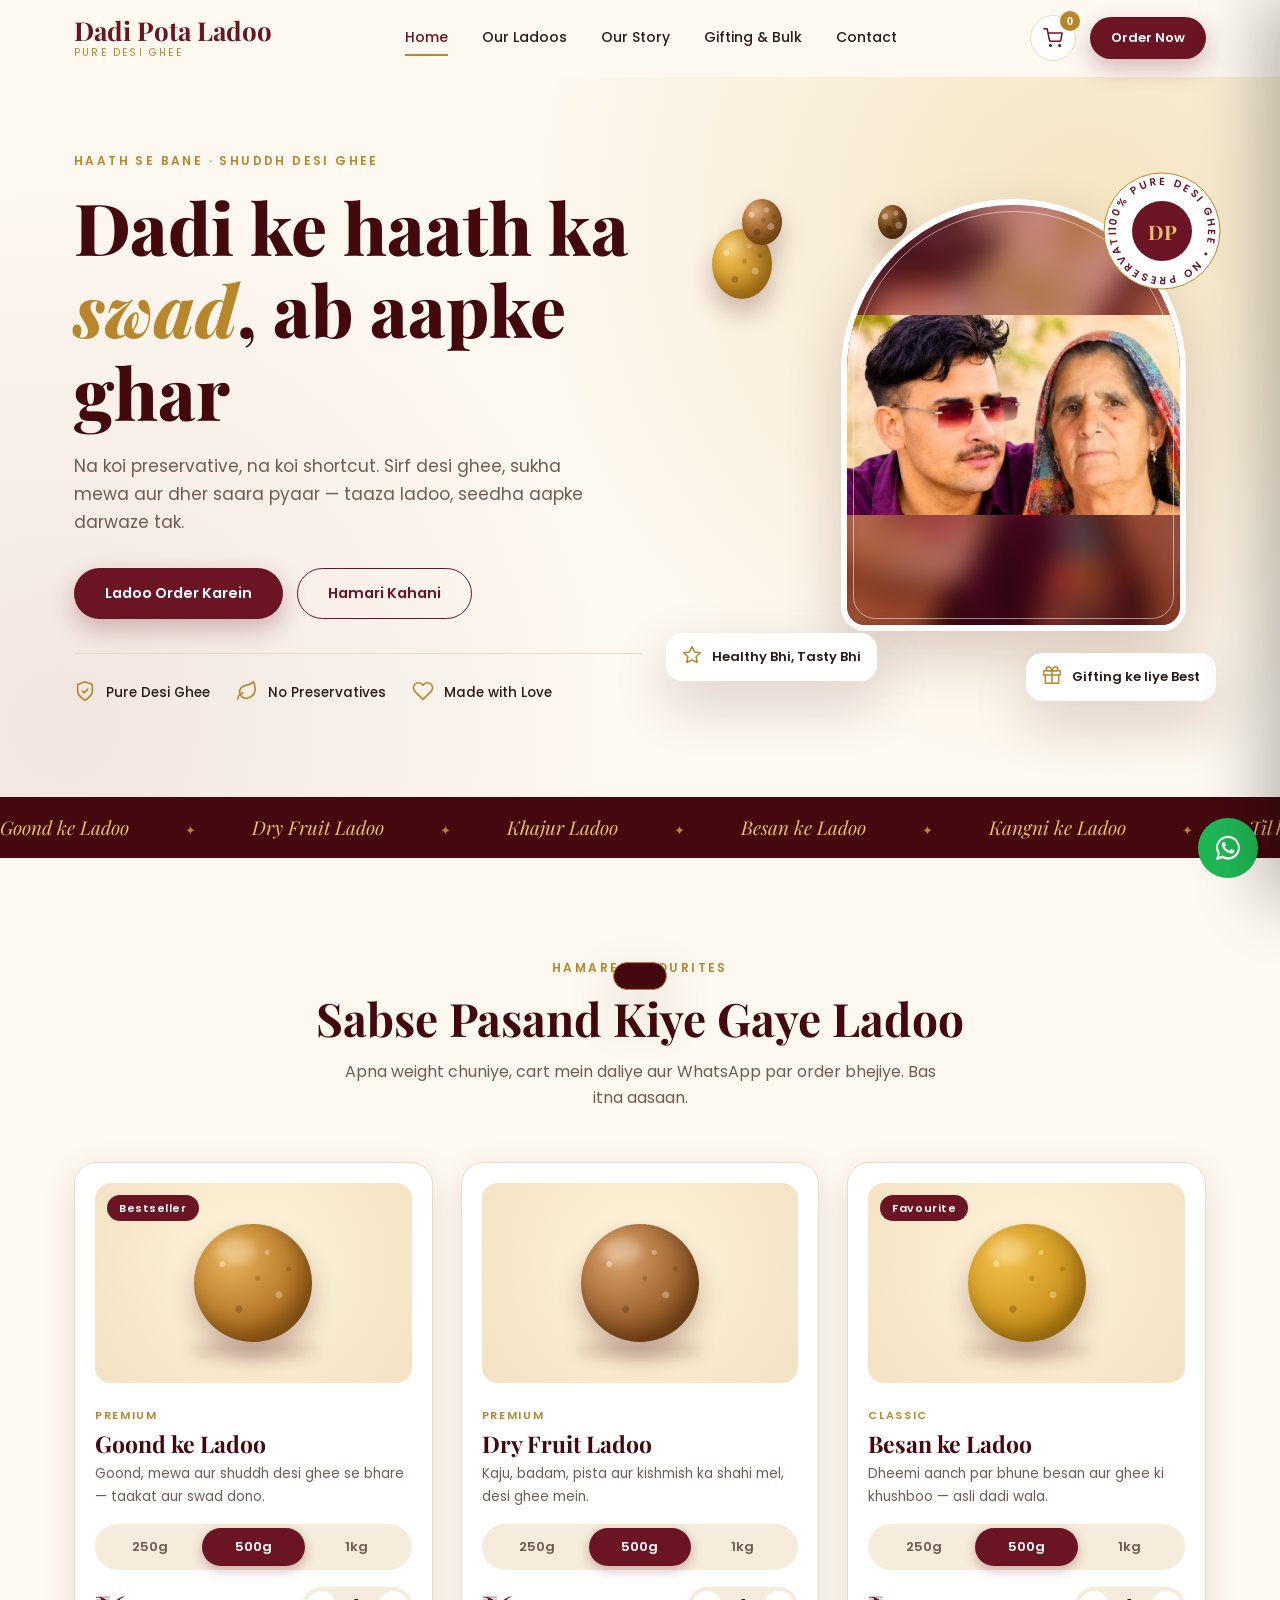
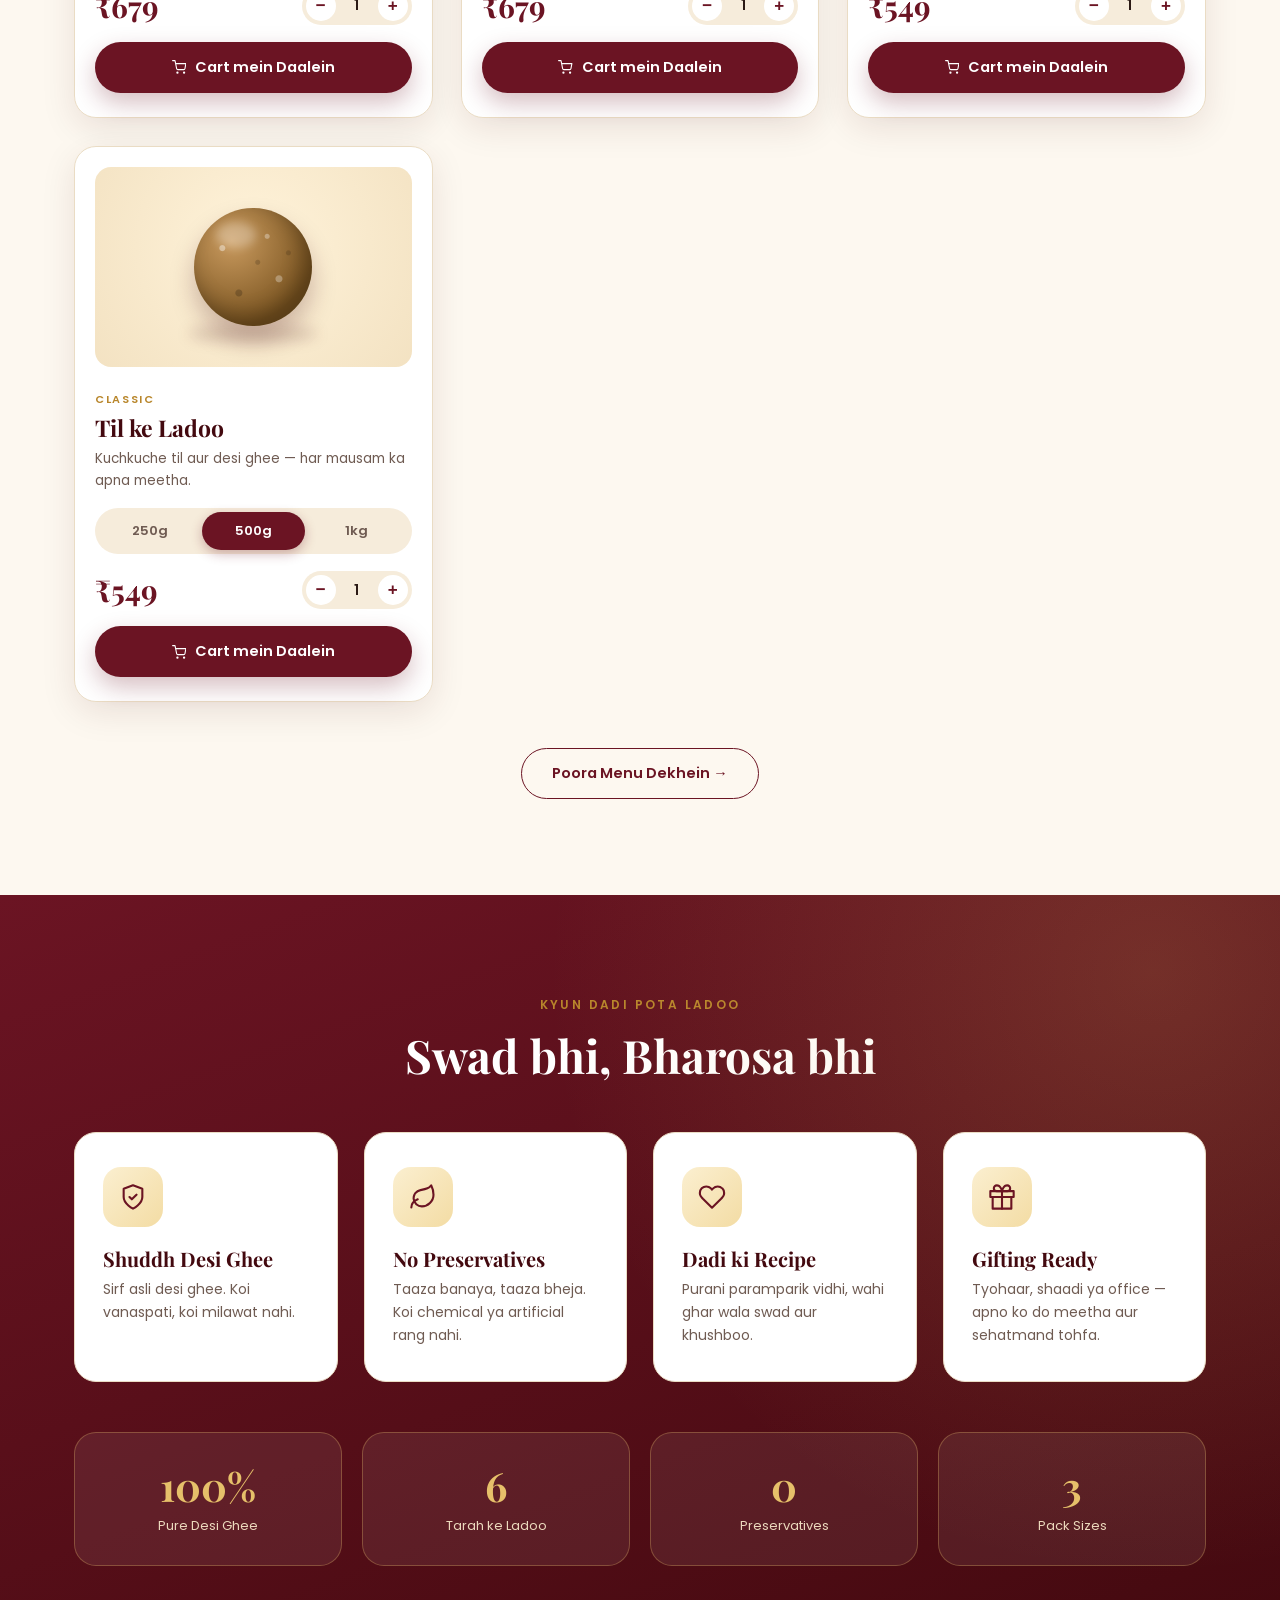
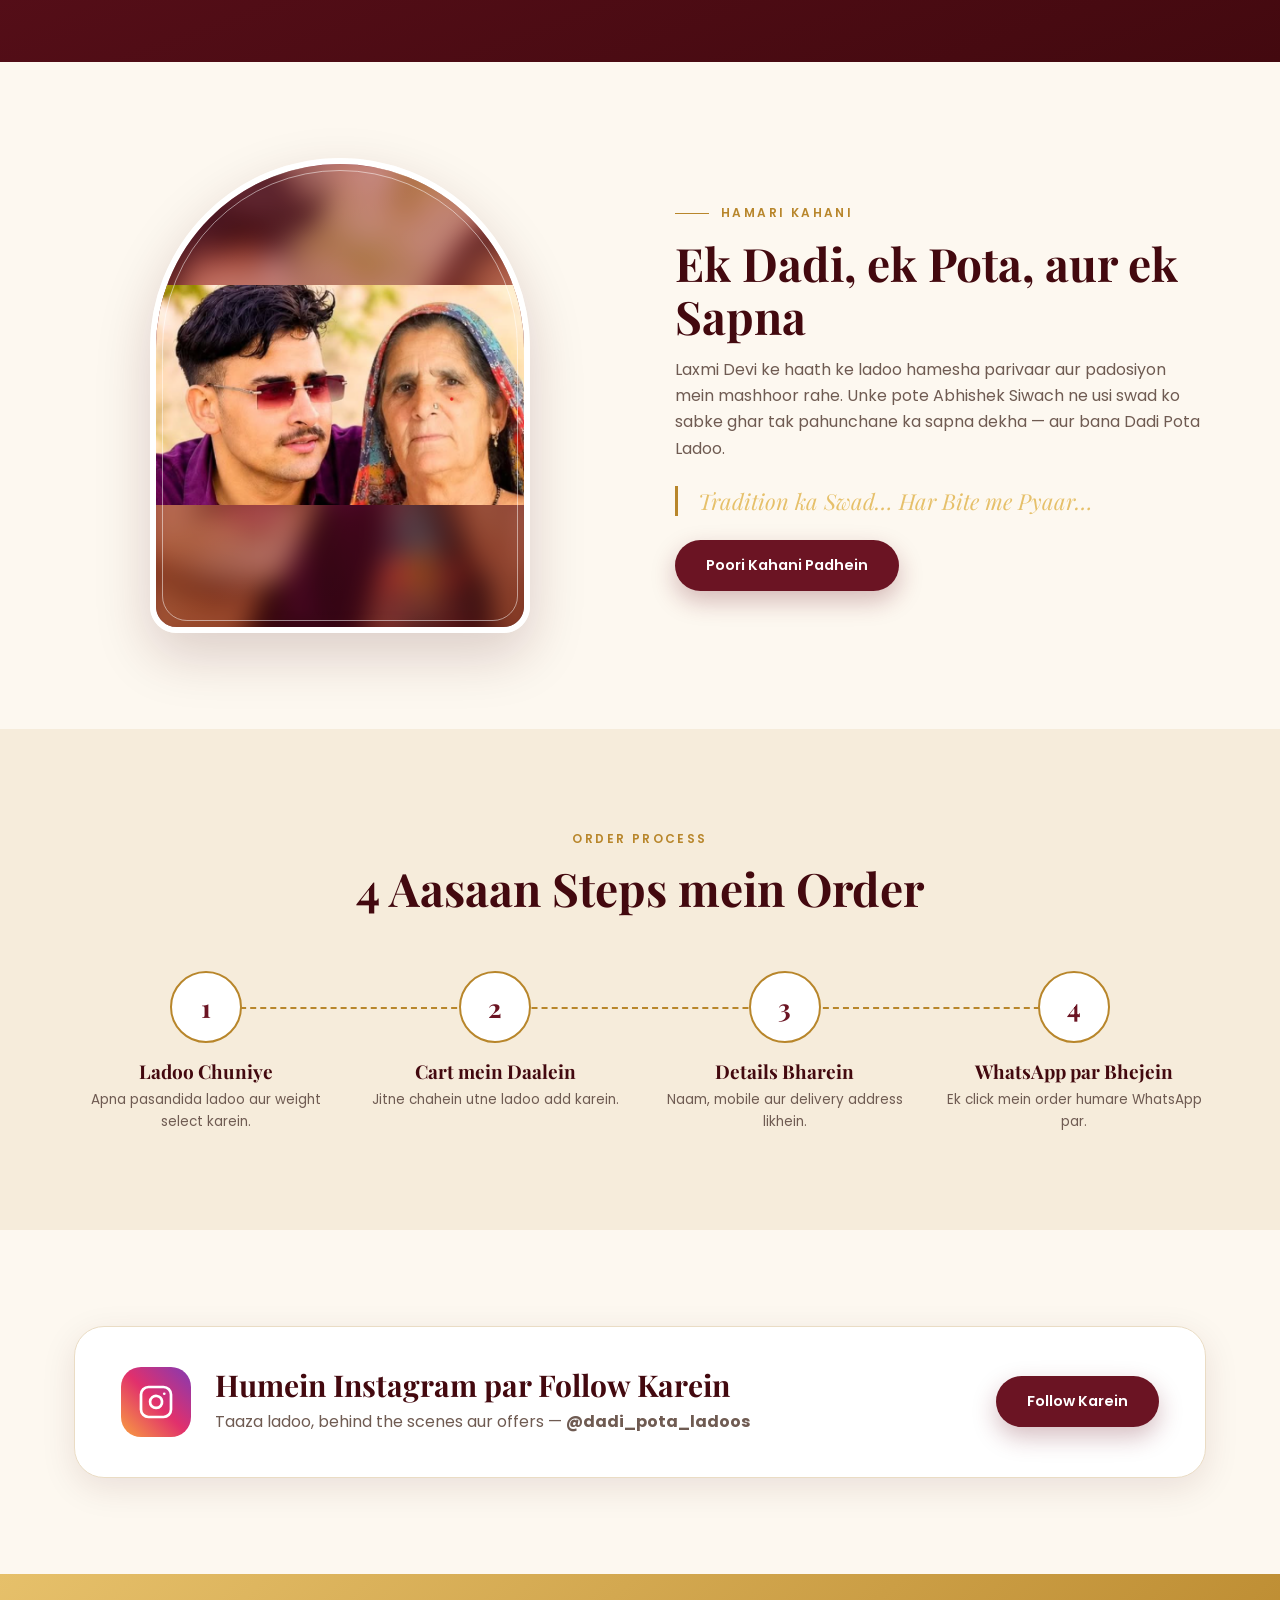
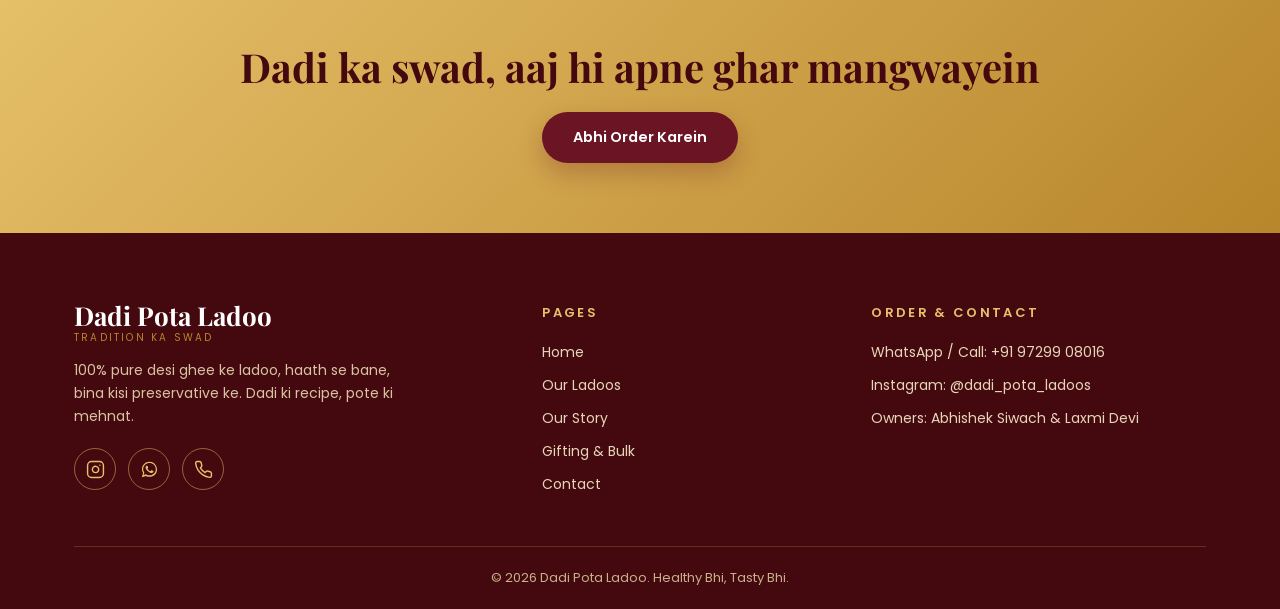
==== index.html @ 1d92824b "Add files via upload" ====
<!DOCTYPE html>
<html lang="hi">
<head>
<meta charset="UTF-8">
<meta name="viewport" content="width=device-width, initial-scale=1.0">
<title>Dadi Pota Ladoo | 100% Pure Desi Ghee Ladoo</title>
<meta name="description" content="Dadi Pota Ladoo - 100% pure desi ghee ke ladoo. Goond, Dry Fruit, Khajur, Besan, Kangni aur Til ke ladoo. WhatsApp par order karein.">
<link rel="preconnect" href="https://fonts.googleapis.com">
<link rel="preconnect" href="https://fonts.gstatic.com" crossorigin>
<link href="https://fonts.googleapis.com/css2?family=Playfair+Display:ital,wght@0,600;0,700;0,800;1,600&family=Poppins:wght@300;400;500;600&display=swap" rel="stylesheet">
<link rel="stylesheet" href="style.css">
</head>
<body>
<div id="app-header"></div>

<main>
<!-- HERO -->
<section class="hero">
  <div class="wrap">
    <div>
      <span class="eyebrow rv">Haath se bane · Shuddh Desi Ghee</span>
      <h1 class="rv">Dadi ke haath ka <em>swad</em>, ab aapke ghar</h1>
      <p class="lead rv">Na koi preservative, na koi shortcut. Sirf desi ghee, sukha mewa aur dher saara pyaar — taaza ladoo, seedha aapke darwaze tak.</p>
      <div class="cta-row rv">
        <a href="Menu.html" class="btn primary">Ladoo Order Karein</a>
        <a href="About.html" class="btn line">Hamari Kahani</a>
      </div>
      <div class="trust rv">
        <div><span data-ic="shield"></span> Pure Desi Ghee</div>
        <div><span data-ic="leaf"></span> No Preservatives</div>
        <div><span data-ic="heart"></span> Made with Love</div>
      </div>
    </div>
    <div class="hero-vis rv r">
      <div class="fl ball a" style="--l1:#f6c95b;--l2:#c98a1a"></div>
      <div class="fl ball b" style="--l1:#e0a060;--l2:#9a5a1a"></div>
      <div class="fl ball c" style="--l1:#b8763a;--l2:#6a3a12"></div>
      <div class="arch">
        <div class="fb">DP</div>
        <img src="dadi%20pota.png" alt="Abhishek Siwach aur Laxmi Devi, Dadi Pota Ladoo" onerror="this.style.display='none'">
        <div class="arch-ring"></div>
      </div>
      <div class="badge-rot">
        <svg viewBox="0 0 120 120"><defs><path id="cp" d="M60,60 m-46,0 a46,46 0 1,1 92,0 a46,46 0 1,1 -92,0"/></defs>
          <circle cx="60" cy="60" r="58" fill="#fff" stroke="#b8862b"/>
          <text font-size="10.5" font-weight="600" letter-spacing="2.2" fill="#6b1423" font-family="Poppins"><textPath href="#cp">100% PURE DESI GHEE • NO PRESERVATIVES •</textPath></text></svg>
        <div class="core">DP</div>
      </div>
      <div class="chip c1"><span data-ic="star"></span> Healthy Bhi, Tasty Bhi</div>
      <div class="chip c2"><span data-ic="gift"></span> Gifting ke liye Best</div>
    </div>
  </div>
</section>

<div class="strip"><div class="track">
  <span>Goond ke Ladoo</span><span>Dry Fruit Ladoo</span><span>Khajur Ladoo</span><span>Besan ke Ladoo</span><span>Kangni ke Ladoo</span><span>Til ke Ladoo</span>
  <span>Goond ke Ladoo</span><span>Dry Fruit Ladoo</span><span>Khajur Ladoo</span><span>Besan ke Ladoo</span><span>Kangni ke Ladoo</span><span>Til ke Ladoo</span>
</div></div>

<!-- FEATURED -->
<section>
  <div class="wrap">
    <div class="center">
      <span class="eyebrow rv">Hamare Favourites</span>
      <h2 class="sec-title rv">Sabse Pasand Kiye Gaye Ladoo</h2>
      <p class="sec-sub rv">Apna weight chuniye, cart mein daliye aur WhatsApp par order bhejiye. Bas itna aasaan.</p>
    </div>
    <div class="grid" id="featuredGrid" style="margin-top:50px"></div>
    <div class="center rv" style="margin-top:46px"><a href="Menu.html" class="btn line">Poora Menu Dekhein →</a></div>
  </div>
</section>

<!-- WHY -->
<section class="dark">
  <div class="wrap">
    <div class="center">
      <span class="eyebrow rv">Kyun Dadi Pota Ladoo</span>
      <h2 class="sec-title rv">Swad bhi, Bharosa bhi</h2>
    </div>
    <div class="feat">
      <div class="f rv"><div class="ico" data-ic="shield"></div><h4>Shuddh Desi Ghee</h4><p>Sirf asli desi ghee. Koi vanaspati, koi milawat nahi.</p></div>
      <div class="f rv"><div class="ico" data-ic="leaf"></div><h4>No Preservatives</h4><p>Taaza banaya, taaza bheja. Koi chemical ya artificial rang nahi.</p></div>
      <div class="f rv"><div class="ico" data-ic="heart"></div><h4>Dadi ki Recipe</h4><p>Purani paramparik vidhi, wahi ghar wala swad aur khushboo.</p></div>
      <div class="f rv"><div class="ico" data-ic="gift"></div><h4>Gifting Ready</h4><p>Tyohaar, shaadi ya office — apno ko do meetha aur sehatmand tohfa.</p></div>
    </div>
    <div class="stats">
      <div class="stat rv"><b data-count="100" data-suf="%">0</b><span>Pure Desi Ghee</span></div>
      <div class="stat rv"><b data-count="6">0</b><span>Tarah ke Ladoo</span></div>
      <div class="stat rv"><b data-count="0">0</b><span>Preservatives</span></div>
      <div class="stat rv"><b data-count="3">0</b><span>Pack Sizes</span></div>
    </div>
  </div>
</section>

<!-- STORY -->
<section>
  <div class="wrap split">
    <div class="rv l">
      <div class="arch" style="max-width:380px">
        <div class="fb">DP</div>
        <img src="dadi%20pota.png" alt="Dadi aur Pota" onerror="this.style.display='none'">
        <div class="arch-ring"></div>
      </div>
    </div>
    <div class="rv r">
      <span class="eyebrow">Hamari Kahani</span>
      <h2 class="sec-title">Ek Dadi, ek Pota, aur ek Sapna</h2>
      <p class="sec-sub" style="margin-bottom:14px">Laxmi Devi ke haath ke ladoo hamesha parivaar aur padosiyon mein mashhoor rahe. Unke pote Abhishek Siwach ne usi swad ko sabke ghar tak pahunchane ka sapna dekha — aur bana Dadi Pota Ladoo.</p>
      <div class="quote">Tradition ka Swad… Har Bite me Pyaar…</div>
      <a href="About.html" class="btn primary">Poori Kahani Padhein</a>
    </div>
  </div>
</section>

<!-- HOW TO ORDER -->
<section style="background:var(--bg2)">
  <div class="wrap">
    <div class="center">
      <span class="eyebrow rv">Order Process</span>
      <h2 class="sec-title rv">4 Aasaan Steps mein Order</h2>
    </div>
    <div class="steps">
      <div class="step rv"><i>1</i><h4>Ladoo Chuniye</h4><p>Apna pasandida ladoo aur weight select karein.</p></div>
      <div class="step rv"><i>2</i><h4>Cart mein Daalein</h4><p>Jitne chahein utne ladoo add karein.</p></div>
      <div class="step rv"><i>3</i><h4>Details Bharein</h4><p>Naam, mobile aur delivery address likhein.</p></div>
      <div class="step rv"><i>4</i><h4>WhatsApp par Bhejein</h4><p>Ek click mein order humare WhatsApp par.</p></div>
    </div>
  </div>
</section>

<!-- INSTAGRAM -->
<section>
  <div class="wrap">
    <div class="insta rv">
      <div class="left">
        <div class="ig" data-ic="insta"></div>
        <div><h3>Humein Instagram par Follow Karein</h3><p>Taaza ladoo, behind the scenes aur offers — <b>@dadi_pota_ladoos</b></p></div>
      </div>
      <a href="https://www.instagram.com/dadi_pota_ladoos/" target="_blank" rel="noopener" class="btn primary">Follow Karein</a>
    </div>
  </div>
</section>

<div class="band">
  <div class="wrap">
    <h2 class="rv">Dadi ka swad, aaj hi apne ghar mangwayein</h2>
    <a href="Menu.html" class="btn primary rv">Abhi Order Karein</a>
  </div>
</div>
</main>

<div id="app-footer"></div>
<script src="script.js"></script>
</body>
</html>
---- style.css ----
:root{
  --bg:#fdf8f0; --bg2:#f6ecdb; --ink:#2b1a15; --muted:#6f5b52;
  --maroon:#6b1423; --maroon-d:#43090f; --gold:#b8862b; --gold-l:#e6c06a;
  --white:#fff; --line:#eadcc4; --wa:#1fb855;
  --r:22px; --shadow:0 10px 35px rgba(67,9,15,.10); --shadow-l:0 22px 55px rgba(67,9,15,.18);
}
*{margin:0;padding:0;box-sizing:border-box}
html{scroll-behavior:smooth}
body{font-family:'Poppins',sans-serif;background:var(--bg);color:var(--ink);line-height:1.65;overflow-x:hidden;animation:pageIn .7s ease both}
@keyframes pageIn{from{opacity:0}to{opacity:1}}
body.leaving{opacity:0;transition:opacity .25s}
a{color:inherit;text-decoration:none}
img{max-width:100%;display:block}
h1,h2,h3,h4{font-family:'Playfair Display',serif;line-height:1.15;color:var(--maroon-d)}
.ic{width:1em;height:1em;stroke:currentColor;fill:none;stroke-width:1.8;stroke-linecap:round;stroke-linejoin:round;vertical-align:-.125em}
.wrap{max-width:1180px;margin:0 auto;padding:0 24px}
section{padding:96px 0}
.eyebrow{display:inline-block;font-size:12px;letter-spacing:.2em;text-transform:uppercase;font-weight:600;color:var(--gold);margin-bottom:14px}
.eyebrow::before{content:"";display:inline-block;width:34px;height:1px;background:var(--gold);vertical-align:middle;margin-right:12px}
.hero .eyebrow::before{display:none}
.sec-title{font-size:clamp(30px,4vw,46px);margin-bottom:14px}
.sec-sub{color:var(--muted);max-width:620px}
.center{text-align:center}.center .sec-sub{margin-inline:auto}
.center .eyebrow::before{display:none}

/* header */
.hdr{position:sticky;top:0;z-index:100;background:rgba(253,248,240,.88);backdrop-filter:blur(14px);border-bottom:1px solid transparent;transition:.3s}
.hdr.scrolled{border-color:var(--line);box-shadow:0 6px 25px rgba(67,9,15,.07)}
.hdr .wrap{display:flex;align-items:center;justify-content:space-between;height:76px}
.logo{display:flex;flex-direction:column;line-height:1}
.logo b{font-family:'Playfair Display',serif;font-size:26px;color:var(--maroon)}
.logo small{font-size:10px;letter-spacing:.22em;text-transform:uppercase;color:var(--gold);margin-top:4px}
.menu{display:flex;gap:34px}
.menu a{font-size:14px;font-weight:500;position:relative;padding:6px 0;color:var(--ink)}
.menu a::after{content:"";position:absolute;left:0;bottom:0;height:2px;width:0;background:var(--gold);transition:.3s}
.menu a:hover::after,.menu a.on::after{width:100%}
.menu a.on{color:var(--maroon)}
.hdr-r{display:flex;align-items:center;gap:14px}
.cart-btn{position:relative;width:46px;height:46px;border-radius:50%;border:1px solid var(--line);background:#fff;color:var(--maroon);font-size:20px;cursor:pointer;display:flex;align-items:center;justify-content:center;transition:.3s}
.cart-btn:hover{background:var(--maroon);color:#fff;transform:translateY(-2px)}
.cart-btn span{position:absolute;top:-5px;right:-5px;min-width:20px;height:20px;padding:0 5px;border-radius:10px;background:var(--gold);color:#fff;font-size:11px;font-weight:700;display:flex;align-items:center;justify-content:center}
.cart-btn.bump{animation:bump .5s}
@keyframes bump{30%{transform:scale(1.25)}60%{transform:scale(.92)}}
.burger{display:none;width:46px;height:46px;border:1px solid var(--line);border-radius:50%;background:#fff;cursor:pointer;flex-direction:column;align-items:center;justify-content:center;gap:4px}
.burger i{width:18px;height:2px;background:var(--maroon);border-radius:2px;transition:.3s}
.burger.open i:nth-child(1){transform:translateY(6px) rotate(45deg)}
.burger.open i:nth-child(2){opacity:0}
.burger.open i:nth-child(3){transform:translateY(-6px) rotate(-45deg)}

/* buttons */
.btn{display:inline-flex;align-items:center;justify-content:center;gap:9px;padding:14px 30px;border-radius:50px;font:600 14.5px 'Poppins',sans-serif;border:1.5px solid transparent;cursor:pointer;position:relative;overflow:hidden;transition:transform .3s,box-shadow .3s,background .3s,color .3s}
.btn:hover{transform:translateY(-3px)}
.btn.primary{background:var(--maroon);color:#fff;box-shadow:0 10px 25px rgba(107,20,35,.28)}
.btn.primary:hover{background:var(--maroon-d);box-shadow:0 14px 30px rgba(107,20,35,.38)}
.btn.gold{background:linear-gradient(135deg,var(--gold-l),var(--gold));color:var(--maroon-d);box-shadow:0 10px 25px rgba(184,134,43,.35)}
.btn.line{border-color:var(--maroon);color:var(--maroon);background:transparent}
.btn.line:hover{background:var(--maroon);color:#fff}
.btn.wa{background:var(--wa);color:#fff;box-shadow:0 10px 25px rgba(31,184,85,.32)}
.btn.block{width:100%}
.btn.sm{padding:10px 20px;font-size:13px}
.ripple{position:absolute;border-radius:50%;background:rgba(255,255,255,.45);transform:scale(0);animation:rip .6s linear;pointer-events:none}
@keyframes rip{to{transform:scale(4);opacity:0}}

/* hero */
.hero{padding:70px 0 90px;position:relative;overflow:hidden;background:
 radial-gradient(circle at 85% 20%,rgba(230,192,106,.35),transparent 45%),
 radial-gradient(circle at 5% 90%,rgba(107,20,35,.08),transparent 40%),var(--bg)}
.hero .wrap{display:grid;grid-template-columns:1.05fr .95fr;gap:50px;align-items:center}
.hero h1{font-size:clamp(40px,5.6vw,72px);margin-bottom:20px;font-weight:800}
.hero h1 em{color:var(--gold);font-style:italic}
.hero p.lead{font-size:17px;color:var(--muted);max-width:520px;margin-bottom:32px}
.cta-row{display:flex;gap:14px;flex-wrap:wrap;margin-bottom:34px}
.trust{display:flex;gap:26px;flex-wrap:wrap;padding-top:26px;border-top:1px solid var(--line)}
.trust div{display:flex;align-items:center;gap:10px;font-size:13.5px;font-weight:500}
.trust .ic{font-size:22px;color:var(--gold)}
.hero-vis{position:relative;display:flex;justify-content:center;padding:20px}
.arch{position:relative;width:min(400px,100%);aspect-ratio:4/5;border-radius:200px 200px 28px 28px;overflow:hidden;border:6px solid #fff;box-shadow:var(--shadow-l);background:linear-gradient(160deg,#8a1c2e,#43090f);transition:transform .25s}
.arch img{position:absolute;inset:0;width:100%;height:100%;object-fit:cover}
.arch .fb{position:absolute;inset:0;display:flex;flex-direction:column;align-items:center;justify-content:center;color:var(--gold-l);font-family:'Playfair Display',serif;font-size:70px}
.arch .fb small{font:400 12px 'Poppins';opacity:.7;margin-top:6px}
.arch-ring{position:absolute;inset:6px;border-radius:200px 200px 28px 28px;border:1px solid rgba(255,255,255,.5);pointer-events:none}
.badge-rot{position:absolute;right:-6px;top:18px;width:120px;height:120px;animation:rot 18s linear infinite}
.badge-rot svg{width:100%;height:100%}
.badge-rot .core{position:absolute;inset:30px;border-radius:50%;background:var(--maroon);color:var(--gold-l);display:flex;align-items:center;justify-content:center;font-family:'Playfair Display',serif;font-weight:700;font-size:20px;animation:rot 18s linear infinite reverse}
@keyframes rot{to{transform:rotate(360deg)}}
.chip{position:absolute;background:#fff;border-radius:16px;padding:12px 16px;box-shadow:var(--shadow-l);font-size:13px;font-weight:600;display:flex;align-items:center;gap:10px;animation:floaty 5s ease-in-out infinite}
.chip .ic{color:var(--gold);font-size:20px}
.chip.c1{left:-10px;bottom:70px}
.chip.c2{right:0;bottom:10px;animation-delay:1.4s}
.fl{position:absolute;border-radius:50%;animation:floaty 6s ease-in-out infinite}
.fl.a{width:70px;height:70px;left:0;top:30px}
.fl.b{width:46px;height:46px;right:30px;top:48%;animation-delay:1s}
.fl.c{width:34px;height:34px;left:14%;bottom:-6px;animation-delay:2s}
@keyframes floaty{50%{transform:translateY(-16px) rotate(8deg)}}

/* ladoo visual */
.ball{position:relative;border-radius:50%;background:radial-gradient(circle at 32% 28%,var(--l1),var(--l2) 72%);box-shadow:inset -8px -10px 20px rgba(0,0,0,.28),0 14px 24px rgba(67,9,15,.25)}
.ball::before{content:"";position:absolute;inset:0;border-radius:50%;background:
 radial-gradient(circle at 24% 34%,rgba(255,255,255,.4) 0 2.5px,transparent 3.5px),
 radial-gradient(circle at 62% 24%,rgba(255,255,255,.32) 0 2px,transparent 3px),
 radial-gradient(circle at 72% 60%,rgba(255,255,255,.3) 0 3px,transparent 4px),
 radial-gradient(circle at 38% 72%,rgba(0,0,0,.2) 0 3px,transparent 4px),
 radial-gradient(circle at 54% 46%,rgba(0,0,0,.16) 0 2px,transparent 3px),
 radial-gradient(circle at 80% 38%,rgba(0,0,0,.14) 0 2px,transparent 3px)}
.ball::after{content:"";position:absolute;left:18%;top:12%;width:34%;height:22%;border-radius:50%;background:rgba(255,255,255,.28);filter:blur(5px)}

/* marquee */
.strip{background:var(--maroon-d);color:var(--gold-l);padding:15px 0;overflow:hidden}
.track{display:flex;gap:56px;width:max-content;animation:marq 32s linear infinite;font-family:'Playfair Display',serif;font-size:19px;font-style:italic}
.track span::after{content:"✦";margin-left:56px;color:var(--gold);font-style:normal;font-size:13px}
.strip:hover .track{animation-play-state:paused}
@keyframes marq{to{transform:translateX(-50%)}}

/* product cards */
.tabs{display:inline-flex;gap:6px;background:#fff;border:1px solid var(--line);padding:6px;border-radius:50px;margin:30px 0 44px}
.tabs button{border:0;background:transparent;padding:10px 26px;border-radius:40px;font:500 14px 'Poppins';color:var(--muted);cursor:pointer;transition:.3s}
.tabs button.on{background:var(--maroon);color:#fff;box-shadow:0 6px 16px rgba(107,20,35,.3)}
.grid{display:grid;grid-template-columns:repeat(auto-fill,minmax(280px,1fr));gap:28px}
.card{background:#fff;border:1px solid var(--line);border-radius:var(--r);padding:20px 20px 24px;position:relative;box-shadow:var(--shadow);transition:transform .4s,box-shadow .4s}
.card:hover{transform:translateY(-8px);box-shadow:var(--shadow-l)}
.stage{position:relative;height:200px;border-radius:16px;background:radial-gradient(circle at 50% 40%,#fff3da,#f3e2c2);display:flex;align-items:center;justify-content:center;margin-bottom:18px;overflow:hidden}
.stage::after{content:"";position:absolute;bottom:24px;width:130px;height:18px;border-radius:50%;background:rgba(67,9,15,.15);filter:blur(7px)}
.stage .ball{width:118px;height:118px;z-index:1;transition:transform .6s cubic-bezier(.2,.8,.2,1)}
.card:hover .stage .ball{transform:scale(1.1) rotate(25deg) translateY(-6px)}
.tagp{position:absolute;top:12px;left:12px;z-index:2;background:var(--maroon);color:#fff;font-size:11px;font-weight:600;padding:4px 12px;border-radius:20px;letter-spacing:.05em}
.catp{font-size:11px;letter-spacing:.15em;text-transform:uppercase;color:var(--gold);font-weight:600}
.card h3{font-size:23px;margin:4px 0 6px}
.card .desc{font-size:13.5px;color:var(--muted);min-height:44px;margin-bottom:16px}
.seg{display:flex;background:var(--bg2);border-radius:40px;padding:4px;margin-bottom:16px}
.seg button{flex:1;border:0;background:transparent;padding:9px 0;border-radius:40px;font:600 13px 'Poppins';color:var(--muted);cursor:pointer;transition:.25s}
.seg button.on{background:var(--maroon);color:#fff;box-shadow:0 4px 12px rgba(107,20,35,.3)}
.buy{display:flex;align-items:center;justify-content:space-between;margin-bottom:16px}
.price{font:700 30px 'Playfair Display',serif;color:var(--maroon)}
.price.pop{animation:pop .35s}
@keyframes pop{40%{transform:scale(1.18);color:var(--gold)}}
.qty{display:inline-flex;align-items:center;gap:12px;background:var(--bg2);border-radius:40px;padding:4px}
.qty button{width:30px;height:30px;border-radius:50%;border:0;background:#fff;color:var(--maroon);font-size:17px;cursor:pointer;font-weight:600;transition:.2s}
.qty button:hover{background:var(--maroon);color:#fff}
.qty span{min-width:18px;text-align:center;font-weight:600;font-size:14px}

/* price table */
.ptable{display:grid;grid-template-columns:1fr 1fr;gap:28px;max-width:900px;margin:50px auto 0}
.pt{background:#fff;border:1px solid var(--line);border-radius:var(--r);overflow:hidden;box-shadow:var(--shadow)}
.pt h4{background:var(--maroon);color:var(--gold-l);padding:18px 24px;font-size:22px}
.pt.classic h4{background:var(--maroon-d)}
.pt ul{list-style:none;padding:18px 24px 6px;font-size:13.5px;color:var(--muted)}
.pt li::before{content:"✦ ";color:var(--gold)}
.pt table{width:100%;border-collapse:collapse;margin:10px 0 8px}
.pt td{padding:14px 24px;border-top:1px solid var(--line);font-weight:500}
.pt td:last-child{text-align:right;font:700 20px 'Playfair Display',serif;color:var(--maroon)}

/* features */
.feat{display:grid;grid-template-columns:repeat(auto-fit,minmax(240px,1fr));gap:26px;margin-top:50px}
.f{padding:34px 28px;border-radius:var(--r);background:#fff;border:1px solid var(--line);transition:.4s;position:relative;overflow:hidden}
.f::after{content:"";position:absolute;left:0;bottom:0;height:3px;width:0;background:linear-gradient(90deg,var(--gold),var(--gold-l));transition:.5s}
.f:hover{transform:translateY(-8px);box-shadow:var(--shadow-l)}
.f:hover::after{width:100%}
.f .ico{width:60px;height:60px;border-radius:18px;background:linear-gradient(135deg,#fbefd0,#f3dca4);color:var(--maroon);display:flex;align-items:center;justify-content:center;font-size:28px;margin-bottom:20px;transition:.4s}
.f:hover .ico{transform:rotate(-8deg) scale(1.08)}
.f h4{font-size:20px;margin-bottom:8px}
.f p{font-size:14px;color:var(--muted)}

/* dark + split */
.dark{background:linear-gradient(160deg,var(--maroon),var(--maroon-d));color:#f6e8d2;position:relative;overflow:hidden}
.dark::before{content:"";position:absolute;inset:0;background:radial-gradient(circle at 90% 10%,rgba(230,192,106,.18),transparent 45%);pointer-events:none}
.dark h2,.dark h3,.dark h4{color:#fff}
.dark .sec-sub,.dark p{color:#ecd9bd}
.split{display:grid;grid-template-columns:1fr 1fr;gap:70px;align-items:center}
.split .arch{margin:0 auto}
.quote{font:italic 22px 'Playfair Display',serif;color:var(--gold-l);border-left:3px solid var(--gold);padding-left:20px;margin:24px 0}
.stats{display:grid;grid-template-columns:repeat(4,1fr);gap:20px;margin-top:50px}
.stat{text-align:center;padding:26px 10px;border-radius:var(--r);background:#fff;border:1px solid var(--line)}
.stat b{display:block;font:700 40px 'Playfair Display',serif;color:var(--maroon)}
.stat span{font-size:13px;color:var(--muted)}
.dark .stat{background:rgba(255,255,255,.07);border-color:rgba(230,192,106,.3)}
.dark .stat b{color:var(--gold-l)}.dark .stat span{color:#ecd9bd}

/* steps */
.steps{display:grid;grid-template-columns:repeat(4,1fr);gap:26px;margin-top:56px;position:relative}
.steps::before{content:"";position:absolute;top:36px;left:12%;right:12%;border-top:2px dashed var(--gold)}
.step{text-align:center;position:relative}
.step i{display:flex;align-items:center;justify-content:center;width:72px;height:72px;margin:0 auto 18px;border-radius:50%;background:#fff;border:2px solid var(--gold);font:700 26px 'Playfair Display',serif;font-style:normal;color:var(--maroon);transition:.4s}
.step:hover i{background:var(--maroon);color:#fff;transform:scale(1.1)}
.step h4{font-size:19px;margin-bottom:6px}
.step p{font-size:13.5px;color:var(--muted)}

/* page hero / CTA band */
.phero{padding:84px 0 70px;text-align:center;background:linear-gradient(160deg,var(--maroon),var(--maroon-d));color:#fff;position:relative;overflow:hidden}
.phero::before,.phero::after{content:"";position:absolute;border-radius:50%;border:1px solid rgba(230,192,106,.25)}
.phero::before{width:380px;height:380px;left:-100px;top:-140px}
.phero::after{width:260px;height:260px;right:-60px;bottom:-110px}
.phero h1{color:#fff;font-size:clamp(36px,5vw,58px);margin-bottom:12px}
.phero p{color:#ecd9bd;max-width:560px;margin:0 auto}
.crumb{font-size:13px;color:var(--gold-l);margin-bottom:14px;letter-spacing:.05em}
.band{background:linear-gradient(135deg,var(--gold-l),var(--gold));text-align:center;padding:70px 0}
.band h2{font-size:clamp(26px,3.6vw,40px);margin-bottom:22px}
.insta{display:flex;align-items:center;justify-content:space-between;gap:30px;flex-wrap:wrap;background:#fff;border:1px solid var(--line);border-radius:30px;padding:40px 46px;box-shadow:var(--shadow)}
.insta h3{font-size:30px;margin-bottom:6px}
.insta p{color:var(--muted)}
.insta .ig{width:70px;height:70px;border-radius:20px;background:linear-gradient(45deg,#f9a03f,#e1306c,#833ab4);color:#fff;font-size:36px;display:flex;align-items:center;justify-content:center;flex-shrink:0;animation:floaty 4s ease-in-out infinite}
.insta .left{display:flex;align-items:center;gap:24px}

/* about extras */
.vals{display:grid;grid-template-columns:repeat(auto-fit,minmax(230px,1fr));gap:24px;margin-top:46px}
.tl{max-width:760px;margin:50px auto 0;position:relative;padding-left:34px}
.tl::before{content:"";position:absolute;left:8px;top:6px;bottom:6px;width:2px;background:var(--gold)}
.tl div{position:relative;margin-bottom:34px}
.tl div::before{content:"";position:absolute;left:-34px;top:6px;width:18px;height:18px;border-radius:50%;background:#fff;border:3px solid var(--gold)}
.tl h4{font-size:20px;margin-bottom:4px}
.tl p{color:var(--muted);font-size:14.5px}

/* forms + contact */
.two{display:grid;grid-template-columns:1fr 1.2fr;gap:50px;align-items:start}
.cinfo{display:grid;gap:18px}
.ci-card{display:flex;align-items:center;gap:18px;background:#fff;border:1px solid var(--line);border-radius:20px;padding:20px 24px;transition:.35s}
.ci-card:hover{transform:translateX(8px);box-shadow:var(--shadow);border-color:var(--gold)}
.ci-card .ico{width:52px;height:52px;border-radius:50%;background:var(--maroon);color:var(--gold-l);display:flex;align-items:center;justify-content:center;font-size:22px;flex-shrink:0}
.ci-card h4{font:600 16px 'Poppins';color:var(--ink)}
.ci-card p{font-size:14px;color:var(--muted)}
.fbox{background:#fff;border:1px solid var(--line);border-radius:28px;padding:38px;box-shadow:var(--shadow)}
.fbox h3{font-size:28px;margin-bottom:6px}
.fbox>p{color:var(--muted);margin-bottom:22px;font-size:14px}
.row2{display:grid;grid-template-columns:1fr 1fr;gap:14px}
label.f-l{display:block;margin-bottom:14px}
label.f-l span{display:block;font-size:12.5px;font-weight:600;margin-bottom:6px;color:var(--maroon-d)}
input,select,textarea{width:100%;padding:13px 16px;border:1.5px solid var(--line);border-radius:14px;background:var(--bg);font:400 14.5px 'Poppins';color:var(--ink);outline:none;transition:.25s;resize:none}
input:focus,select:focus,textarea:focus{border-color:var(--gold);background:#fff;box-shadow:0 0 0 4px rgba(184,134,43,.14)}
.err{color:#c62828;font-size:13px;min-height:20px;margin-bottom:8px}
.faq{max-width:780px;margin:44px auto 0;display:grid;gap:14px}
details{background:#fff;border:1px solid var(--line);border-radius:18px;padding:0 24px;transition:.3s}
details[open]{box-shadow:var(--shadow);border-color:var(--gold)}
summary{list-style:none;cursor:pointer;padding:20px 0;font-weight:600;display:flex;justify-content:space-between;align-items:center;color:var(--maroon-d)}
summary::-webkit-details-marker{display:none}
summary::after{content:"+";font-size:24px;color:var(--gold);transition:.3s}
details[open] summary::after{transform:rotate(45deg)}
details p{padding-bottom:20px;color:var(--muted);font-size:14.5px;animation:pageIn .5s}
.occ{display:grid;grid-template-columns:repeat(auto-fit,minmax(200px,1fr));gap:20px;margin-top:44px}
.occ .f{text-align:center;padding:30px 18px}
.occ .f .ico{margin:0 auto 16px}

/* footer */
.ftr{background:var(--maroon-d);color:#e8d5b8;padding:70px 0 0}
.fgrid{display:grid;grid-template-columns:1.5fr 1fr 1.2fr;gap:50px;padding-bottom:50px}
.ftr .logo b{color:#fff}
.ftr p{font-size:14px;margin-top:16px;color:#d9c3a1;max-width:340px}
.ftr h5{font:600 13px 'Poppins';letter-spacing:.18em;text-transform:uppercase;color:var(--gold-l);margin-bottom:18px}
.ftr ul{list-style:none;display:grid;gap:10px;font-size:14px}
.ftr ul a{transition:.3s}.ftr ul a:hover{color:var(--gold-l);padding-left:6px}
.social{display:flex;gap:12px;margin-top:20px}
.social a{width:42px;height:42px;border-radius:50%;border:1px solid rgba(230,192,106,.5);display:flex;align-items:center;justify-content:center;color:var(--gold-l);font-size:19px;transition:.3s}
.social a:hover{background:var(--gold);color:var(--maroon-d);transform:translateY(-4px)}
.fbot{border-top:1px solid rgba(230,192,106,.2);padding:20px 0;text-align:center;font-size:13px;color:#c9b08a}

/* floating + drawer */
.float-wa{position:fixed;right:22px;bottom:22px;z-index:90;width:60px;height:60px;border-radius:50%;background:var(--wa);color:#fff;font-size:30px;display:flex;align-items:center;justify-content:center;animation:ring 2.2s infinite;transition:transform .3s}
.float-wa:hover{transform:scale(1.1)}
@keyframes ring{0%{box-shadow:0 0 0 0 rgba(31,184,85,.6)}70%,100%{box-shadow:0 0 0 22px rgba(31,184,85,0)}}
.overlay{position:fixed;inset:0;background:rgba(43,9,15,.55);backdrop-filter:blur(3px);z-index:150;opacity:0;visibility:hidden;transition:.3s}
.overlay.open{opacity:1;visibility:visible}
.drawer{position:fixed;top:0;right:0;height:100%;width:min(440px,100%);background:var(--bg);z-index:160;transform:translateX(100%);transition:transform .45s cubic-bezier(.2,.8,.2,1);display:flex;flex-direction:column;box-shadow:-20px 0 60px rgba(0,0,0,.25)}
.drawer.open{transform:none}
.dh{display:flex;justify-content:space-between;align-items:center;padding:20px 24px;border-bottom:1px solid var(--line)}
.dh h3{font-size:24px}
.dh button{width:38px;height:38px;border-radius:50%;border:1px solid var(--line);background:#fff;cursor:pointer;font-size:16px;color:var(--maroon)}
.db{flex:1;overflow-y:auto;padding:8px 24px}
.empty{text-align:center;color:var(--muted);padding:70px 10px}
.empty .ball{width:70px;height:70px;margin:0 auto 18px;--l1:#e8b45a;--l2:#a8661a;opacity:.7}
.ci{display:flex;gap:14px;align-items:center;padding:16px 0;border-bottom:1px dashed var(--line);animation:slideIn .35s}
@keyframes slideIn{from{opacity:0;transform:translateX(24px)}}
.ci .ball{width:50px;height:50px;flex-shrink:0}
.ci .inf{flex:1;font-size:14px}.ci .inf b{display:block;font-family:'Playfair Display',serif;font-size:16px;color:var(--maroon-d)}
.ci .inf small{color:var(--muted)}
.ci .qty button{width:26px;height:26px;font-size:15px}
.ci .rm{border:0;background:none;color:#b23b3b;cursor:pointer;font-size:12px;text-decoration:underline;display:block;margin-top:2px}
.df{padding:18px 24px 24px;border-top:1px solid var(--line);background:#fff;max-height:64vh;overflow-y:auto}
.tot{display:flex;justify-content:space-between;align-items:baseline;margin-bottom:14px}
.tot b{font:700 28px 'Playfair Display',serif;color:var(--maroon)}
.df input,.df textarea{margin-bottom:10px;padding:11px 14px;font-size:14px}
.df small{display:block;text-align:center;font-size:11.5px;color:var(--muted);margin-top:10px}
.toast{position:fixed;left:50%;bottom:30px;transform:translate(-50%,120px);background:var(--maroon-d);color:#fff;padding:13px 26px;border-radius:50px;font-size:14px;font-weight:500;z-index:400;transition:.45s cubic-bezier(.2,.8,.2,1);box-shadow:var(--shadow-l);border:1px solid var(--gold)}
.toast.show{transform:translate(-50%,0)}

/* reveal */
.rv{opacity:0;transform:translateY(36px);transition:opacity .8s ease,transform .8s cubic-bezier(.2,.8,.2,1)}
.rv.in{opacity:1;transform:none}
.rv.l{transform:translateX(-40px)}.rv.r{transform:translateX(40px)}
.rv.l.in,.rv.r.in{transform:none}

/* responsive */
@media(max-width:960px){
  section{padding:70px 0}
  .hero .wrap,.split,.two{grid-template-columns:1fr}
  .hero{padding-top:40px}
  .hero-vis{order:-1}
  .split{gap:40px}.split .arch{max-width:340px}
  .steps{grid-template-columns:1fr 1fr}.steps::before{display:none}
  .stats{grid-template-columns:1fr 1fr}
  .fgrid{grid-template-columns:1fr 1fr}.fgrid>div:first-child{grid-column:1/-1}
  .burger{display:flex}
  .menu{position:fixed;top:0;right:0;height:100vh;width:min(300px,80%);background:var(--bg);flex-direction:column;justify-content:center;align-items:center;gap:28px;transform:translateX(100%);transition:.4s;box-shadow:-20px 0 50px rgba(0,0,0,.2);z-index:-1}
  .menu.open{transform:none}
  .menu a{font-size:18px}
  .hdr-r .btn{display:none}
  .hdr-r{position:relative;z-index:2}
}
@media(max-width:640px){
  .wrap{padding:0 18px}
  .ptable,.row2{grid-template-columns:1fr}
  .steps{grid-template-columns:1fr}
  .fgrid{grid-template-columns:1fr}
  .fbox{padding:26px 20px}
  .insta{padding:28px 22px}
  .chip.c1{left:0}.badge-rot{width:96px;height:96px;right:0}.badge-rot .core{inset:24px;font-size:16px}
  .tabs button{padding:9px 16px}
}
@media(prefers-reduced-motion:reduce){*{animation:none!important;transition:none!important}.rv{opacity:1;transform:none}}

/* ---- fixes + payment ---- */
.dark .f h4{color:var(--maroon-d)}
.dark .f p{color:var(--muted)}
.dark .f .ico{color:var(--maroon)}
.df .r2{display:grid;grid-template-columns:1fr 1fr;gap:10px}
.pay-ov{position:fixed;inset:0;z-index:300;background:rgba(43,9,15,.7);backdrop-filter:blur(4px);display:flex;align-items:center;justify-content:center;padding:16px;opacity:0;visibility:hidden;transition:.3s}
.pay-ov.open{opacity:1;visibility:visible}
.pay{position:relative;background:var(--bg);border-radius:26px;width:min(420px,100%);max-height:94vh;overflow-y:auto;padding:30px 26px 24px;text-align:center;box-shadow:var(--shadow-l);transform:translateY(30px) scale(.96);transition:.4s cubic-bezier(.2,.8,.2,1)}
.pay-ov.open .pay{transform:none}
.pay h3{font-size:28px}
.pay-sub{font-size:13px;color:var(--muted);margin:6px 0 14px}
.pay-x{position:absolute;top:14px;right:14px;width:36px;height:36px;border-radius:50%;border:1px solid var(--line);background:#fff;cursor:pointer;color:var(--maroon)}
.pay-amt{font-size:15px}
.pay-amt b{font:700 34px 'Playfair Display',serif;color:var(--maroon);display:block}
.qr{width:240px;height:240px;margin:14px auto;padding:10px;background:#fff;border:2px solid var(--gold);border-radius:18px;display:flex;align-items:center;justify-content:center}
.qr img,.qr canvas{max-width:100%;height:auto}
.upi-row{display:flex;align-items:center;justify-content:center;gap:10px;font-size:13.5px;font-weight:600;margin-bottom:12px;flex-wrap:wrap}
.upi-row button{border:1px solid var(--maroon);background:transparent;color:var(--maroon);border-radius:20px;padding:4px 12px;font:600 12px 'Poppins';cursor:pointer}
.upi-row button:hover{background:var(--maroon);color:#fff}
.pay-app{margin-bottom:14px}
@media(min-width:900px){.pay-app{display:none}}
.utr{display:block;text-align:left;margin-bottom:8px}
.utr span{display:block;font-size:12px;font-weight:600;margin-bottom:5px;color:var(--maroon-d)}
.pay small{display:block;font-size:11.5px;color:var(--muted);margin-top:10px}

/* Keep the portrait arch while showing the full landscape photo. */
.arch::before{content:"";position:absolute;inset:0;background:url("dadi%20pota.png") center/cover no-repeat;filter:blur(12px);opacity:.55;transform:scale(1.08)}
.arch img{object-fit:contain;object-position:center}
.hero-vis{padding:20px 20px 44px}
.badge-rot{right:-16px;top:-8px}
.chip.c1{left:-26px;bottom:-6px}
.chip.c2{right:-10px;bottom:-26px}
@media(max-width:640px){
  .hero-vis{padding:76px 20px 140px}
  .hero-vis .arch{flex-shrink:0}
  .badge-rot{top:-20px;right:-4px}
  .chip.c1,.chip.c2{left:0;right:0;width:max-content;max-width:calc(100vw - 36px);margin-inline:auto;justify-content:center}
  .chip.c1{bottom:76px}
  .chip.c2{bottom:-24px}
}
@media(max-width:380px){
  .chip{gap:7px;padding:10px 12px;font-size:11px}
}
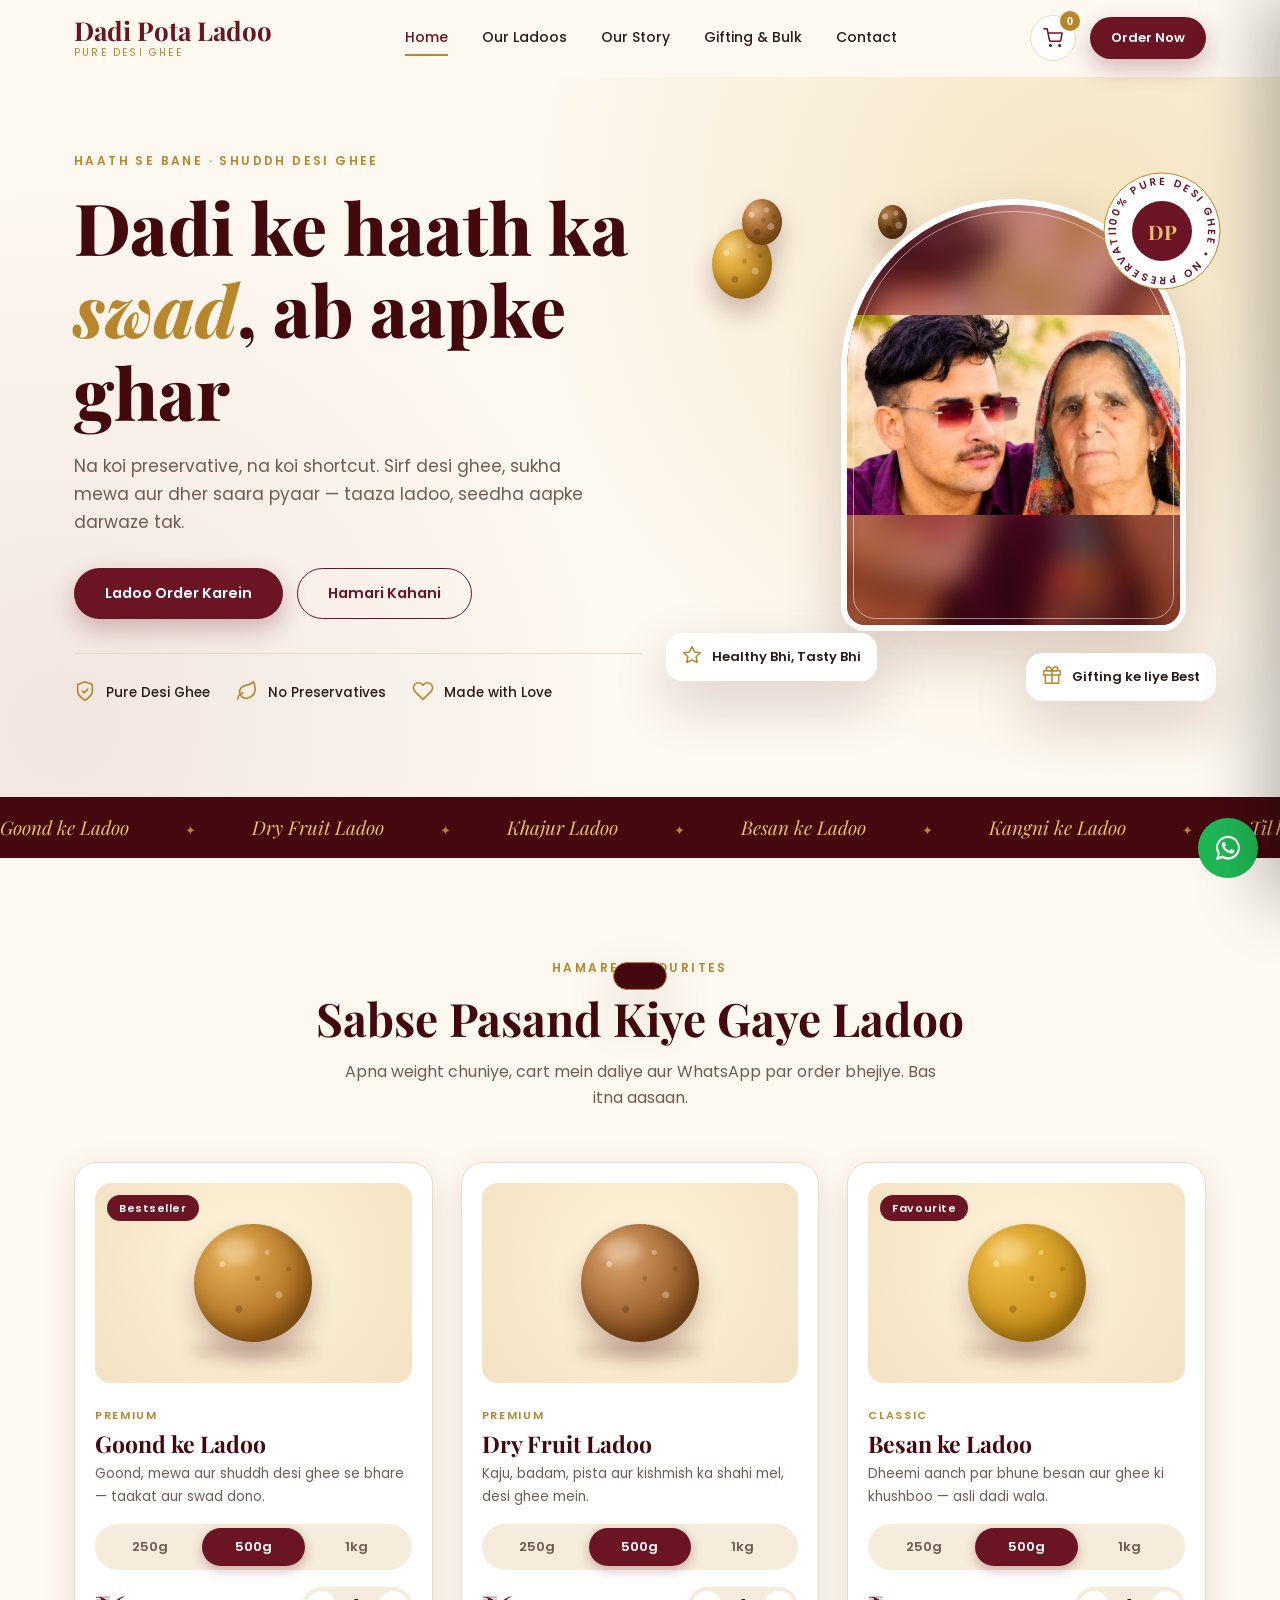
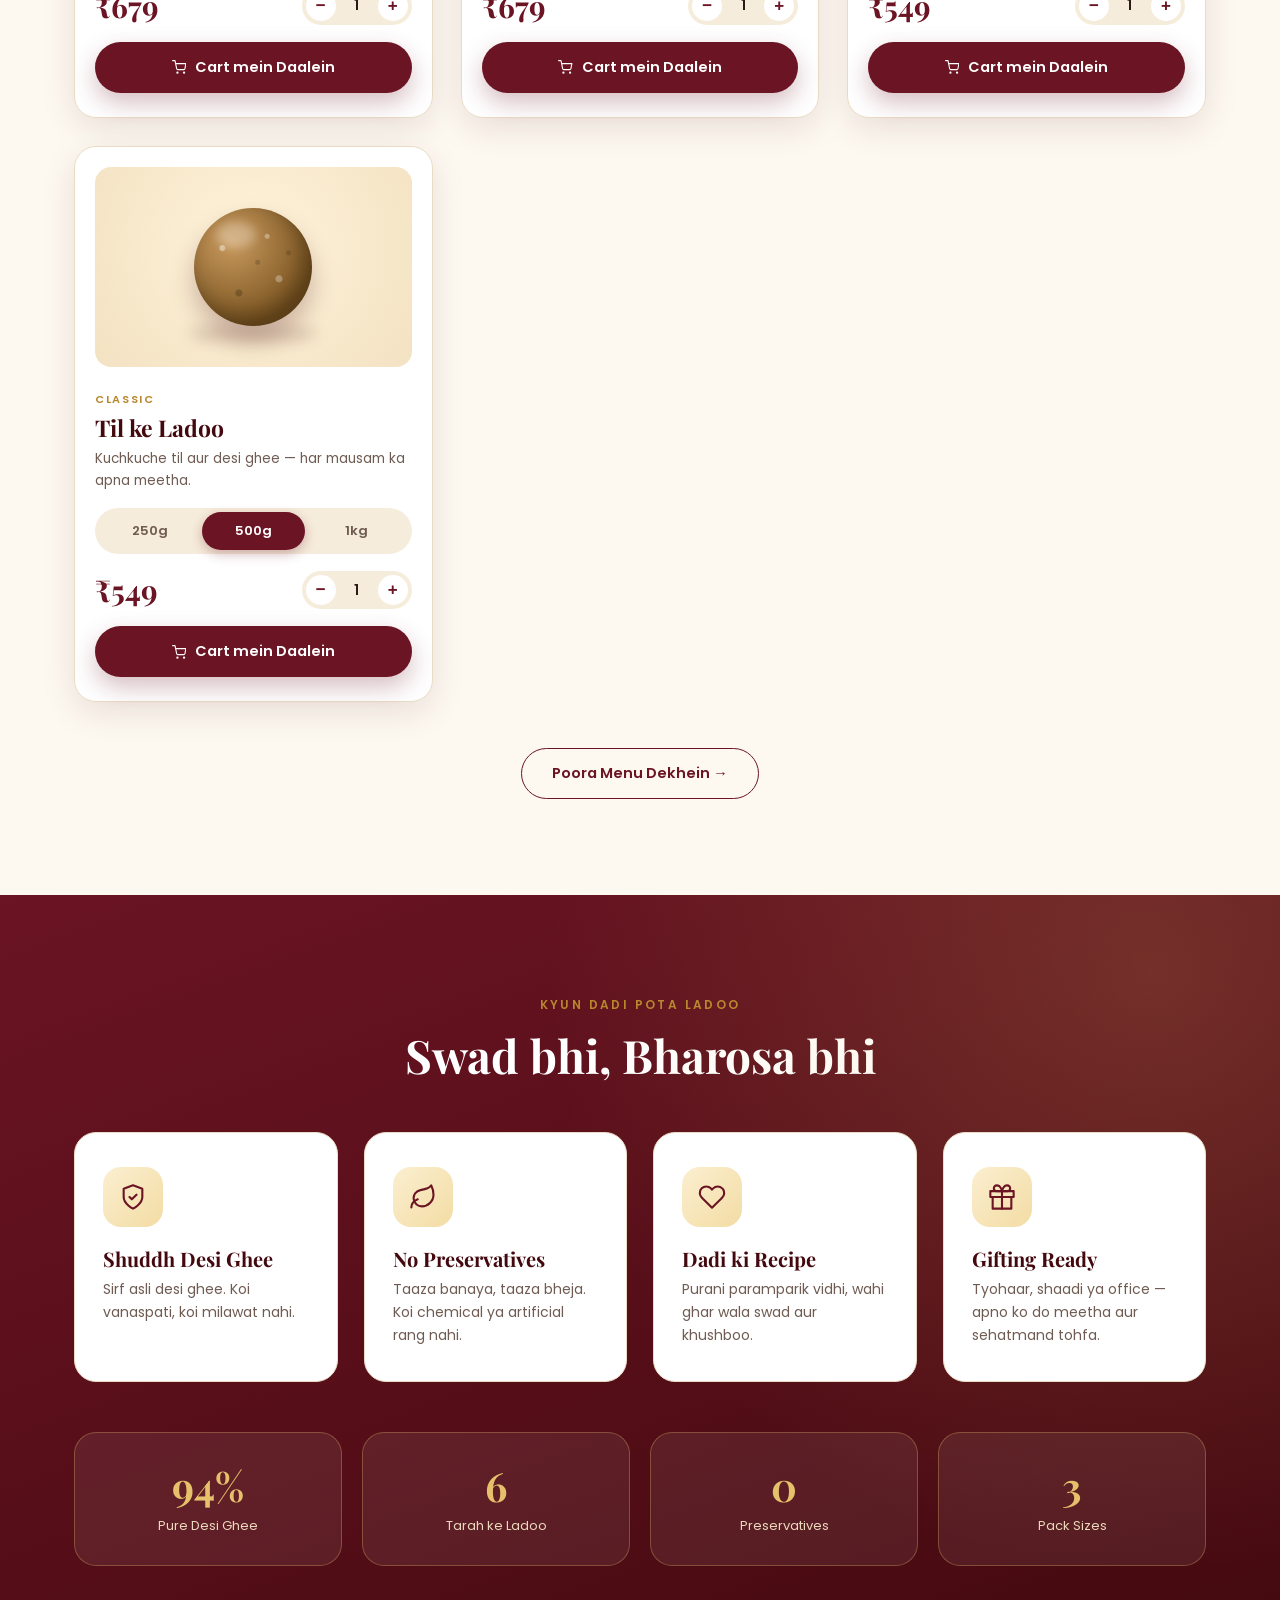
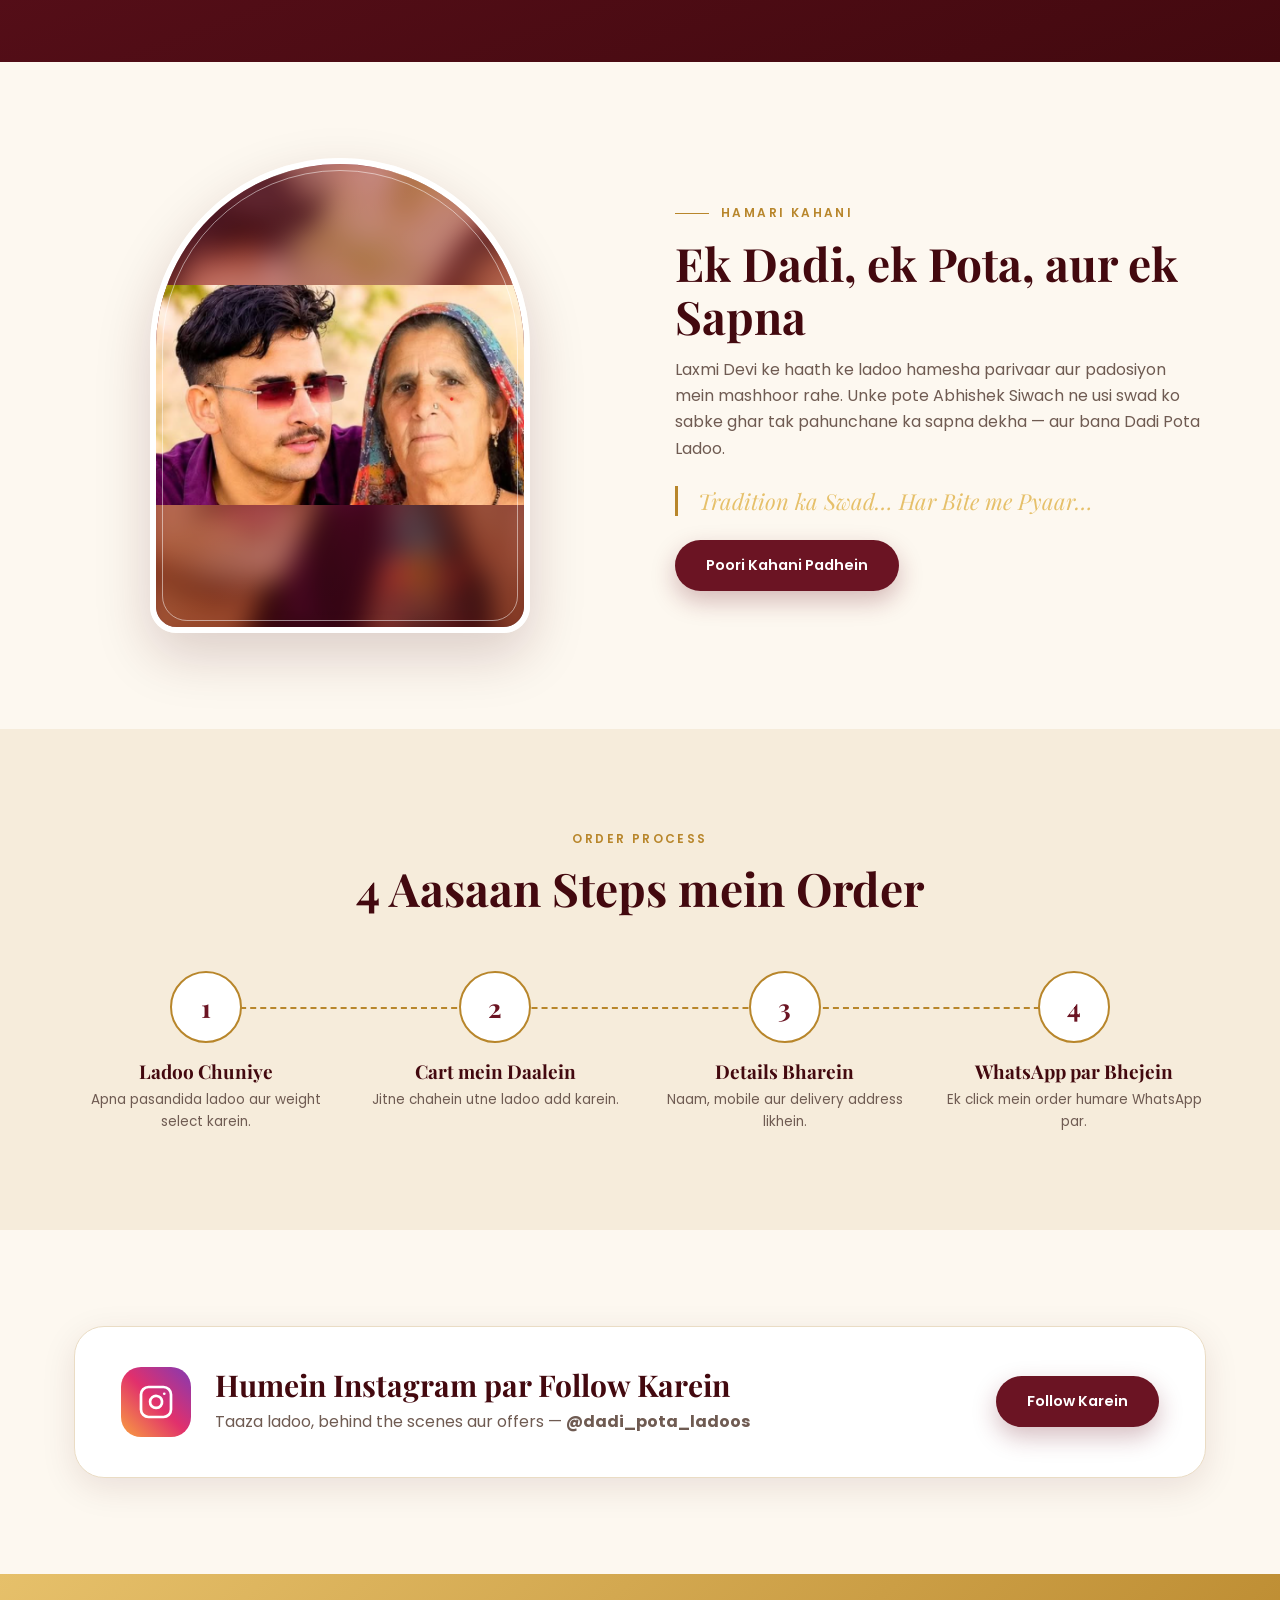
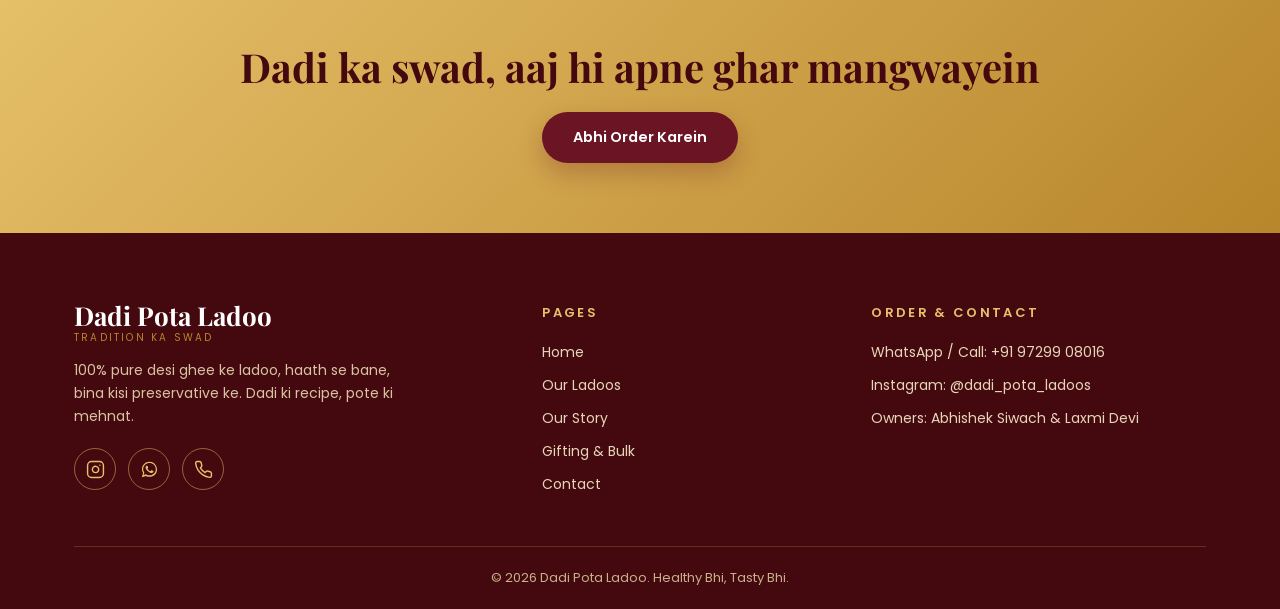
==== commit 63560cf8: "Fix HTML formatting and update stylesheet link" ====
--- a/index.html
+++ b/index.html
@@ -8,7 +8,7 @@
 <link rel="preconnect" href="https://fonts.googleapis.com">
 <link rel="preconnect" href="https://fonts.gstatic.com" crossorigin>
 <link href="https://fonts.googleapis.com/css2?family=Playfair+Display:ital,wght@0,600;0,700;0,800;1,600&family=Poppins:wght@300;400;500;600&display=swap" rel="stylesheet">
-<link rel="stylesheet" href="style.css">
+<link rel="stylesheet" href="style.css?v=cart-mobile-fix-1">
 </head>
 <body>
 <div id="app-header"></div>
@@ -150,6 +150,6 @@
 </main>
 
 <div id="app-footer"></div>
-<script src="script.js"></script>
+<script src="script.js?v=cart-mobile-fix-1"></script>
 </body>
-</html>+</html>
--- a/style.css
+++ b/style.css
@@ -279,6 +279,15 @@
 .df small{display:block;text-align:center;font-size:11.5px;color:var(--muted);margin-top:10px}
 .toast{position:fixed;left:50%;bottom:30px;transform:translate(-50%,120px);background:var(--maroon-d);color:#fff;padding:13px 26px;border-radius:50px;font-size:14px;font-weight:500;z-index:400;transition:.45s cubic-bezier(.2,.8,.2,1);box-shadow:var(--shadow-l);border:1px solid var(--gold)}
 .toast.show{transform:translate(-50%,0)}
+@media(max-width:640px){
+  .drawer{left:0;right:auto;width:100vw;max-width:100%;height:100vh;height:100dvh}
+  .dh{padding:16px}
+  .db{padding:8px 16px}
+  .df{padding:16px;max-height:58vh;max-height:58dvh}
+  .ci{gap:10px}
+  .ci .ball{width:44px;height:44px}
+  .ci .inf{min-width:0}
+}
 
 /* reveal */
 .rv{opacity:0;transform:translateY(36px);transition:opacity .8s ease,transform .8s cubic-bezier(.2,.8,.2,1)}
@@ -357,4 +366,4 @@
 }
 @media(max-width:380px){
   .chip{gap:7px;padding:10px 12px;font-size:11px}
-}+}
